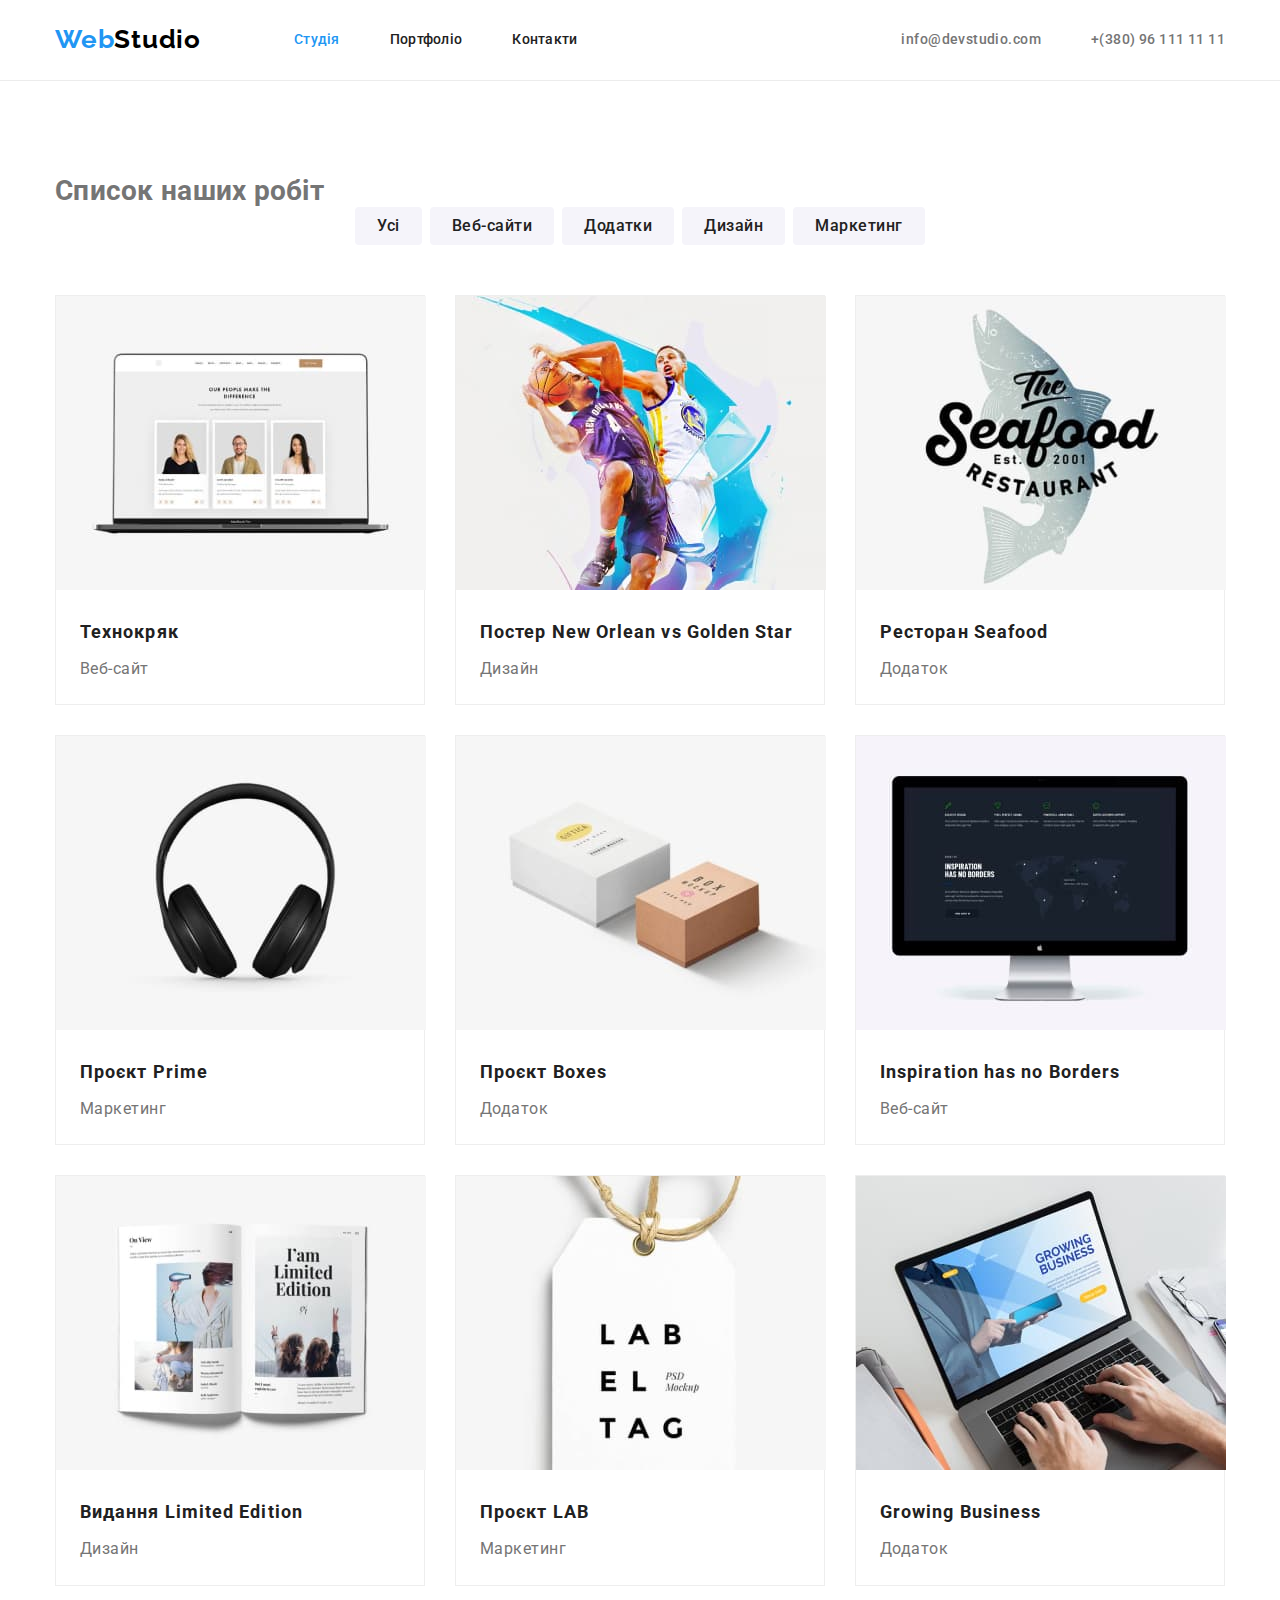
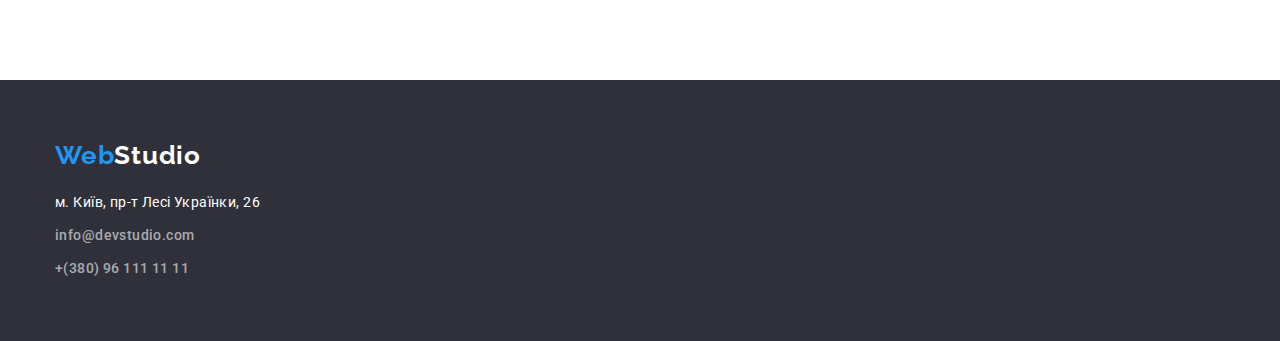
==== portfolio.html @ 0c3ebea9 "Додані нові класи+стилі" ====
<!DOCTYPE html>
<html lang="uk">

<head>
    <meta charset="UTF-8" />
    <meta http-equiv="X-UA-Compatible" content="IE=edge" />
    <meta name="viewport" content="width=device-width, initial-scale=1.0" />
    <title>Web Studio</title>
    <link rel="preconnect" href="https://fonts.googleapis.com" />
    <link rel="preconnect" href="https://fonts.gstatic.com" crossorigin />
    <link href="https://fonts.googleapis.com/css2?family=Raleway:wght@700&family=Roboto:wght@400;500;700;900&display=swap" rel="stylesheet" />

    <link rel="stylesheet" href="https://cdnjs.cloudflare.com/ajax/libs/modern-normalize/1.1.0/modern-normalize.min.css" />

    <link rel="stylesheet" href="./css/styles.css" />
</head>

<body>
    <header class="header-portfolio">
        <div class="container header-nav">
            <nav class="page-nav">
                <!--Лого-->
                <a href="/" class="logo"> <span class="accent">Web</span>Studio</a>
                <!--Навігація-->
                <ul class="page-links list">
                    <li class="item"><a href="./index.html" class="link active">Студія</a></li>
                    <li class="item"><a href="./portfolio.html" class="link">Портфоліо</a></li>
                    <li class="item"><a href="" class="link">Контакти</a></li>
                </ul>
            </nav>
            <!--Контактна інформація-->
            <ul class="contacts list">
                <li class="item"><a href="mailto:info@devstudio.com" class="e-mail">info@devstudio.com</a></li>
                <li class="item"><a href="tel:+380961111111" class="ph-number">+(380) 96 111 11 11</a></li>
            </ul>
        </div>
    </header>
    <main>

        <section class="portfolio">
            <div class="container">
                <h1 class="title">Список наших робіт</h1>
                <!--Фільтр-->
                <ul class="filter list">
                    <li class="item"><button type="button" class="filter-button">Усі</button></li>
                    <li class="item"><button type="button" class="filter-button">Веб-сайти</button></li>
                    <li class="item"><button type="button" class="filter-button">Додатки</button></li>
                    <li class="item"><button type="button" class="filter-button">Дизайн</button></li>
                    <li class="item"><button type="button" class="filter-button">Маркетинг</button></li>
                </ul>
            </div>
            <div class="container">
                <!--Проекти-->
                <ul class="portfolio-list list">
                    <li class="portfolio-item item">
                        <a href="" class="portfolio-link"><img src="./images/portfolio-img-1.jpg" alt="технокряк" width="370" height="294" />
                            <h2 class="title">Технокряк</h2>
                            <p class="text">Веб-сайт</p>
                            <p></p>
                        </a>
                    </li>
                    <li class="portfolio-item item">
                        <a href="" class="portfolio-link"><img src="./images/portfolio-img-2.jpg" alt="постер" width="370" height="294" />
                            <h2 class="title">Постер New Orlean vs Golden Star</h2>
                            <p class="text">Дизайн</p>
                            <p></p>
                        </a>
                    </li>
                    <li class="portfolio-item item">
                        <a href="" class="portfolio-link"><img src=" ./images/portfolio-img-3.jpg" alt="ресторан" width="370" height="294" />
                            <h2 class="title">Ресторан Seafood</h2>
                            <p class="text">Додаток</p>
                            <p></p>
                        </a>
                    </li>
                    <li class="portfolio-item item">
                        <a href="" class="portfolio-link"><img src="./images/portfolio-img-4.jpg" alt="проєкт" width="370" height="294" />
                            <h2 class="title">Проєкт Prime</h2>
                            <p class="text">Маркетинг</p>
                            <p></p>
                        </a>
                    </li>
                    <li class="portfolio-item item">
                        <a href="" class="portfolio-link"><img src="./images/portfolio-img-5.jpg" alt="коробка" width="370" height="294" />
                            <h2 class="title">Проєкт Boxes</h2>
                            <p class="text">Додаток</p>
                            <p></p>
                        </a>
                    </li>
                    <li class="portfolio-item item">
                        <a href="" class="portfolio-link"><img src="./images/portfolio-img-6.jpg" alt="комп 'ютер" width="370" height="294" />
                            <h2 class="title">Inspiration has no Borders</h2>
                            <p class="text">Веб-сайт</p>
                            <p></p>
                        </a>
                    </li>
                    <li class="portfolio-item item">
                        <a href="" class="portfolio-link"><img src=" ./images/portfolio-img-7.jpg" alt="книжка" width="370" height="294" />
                            <h2 class="title">Видання Limited Edition</h2>
                            <p class="text">Дизайн</p>
                            <p></p>
                        </a>
                    </li>
                    <li class="portfolio-item item">
                        <a href="" class="portfolio-link"><img src="./images/portfolio-img-8.jpg" alt="лейбл" width="370" height="294" />
                            <h2 class="title">Проєкт LAB</h2>
                            <p class="text">Маркетинг</p>
                            <p></p>
                        </a>
                    </li>
                    <li class="portfolio-item item">
                        <a href="" class="portfolio-link"><img src=" ./images/portfolio-img-9.jpg " alt="програмування на ноутбуці" width="370" height="294" />
                            <h2 class="title">Growing Business</h2>
                            <p class="text">Додаток</p>
                            <p></p>
                        </a>
                    </li>
                </ul>
            </div>

        </section>
    </main>

    <footer>
        <div class=" container ">
            <!-- Футер -->
            <a href="/ " class="logo footer"><span class="accent ">Web</span>Studio</a>
            <address>
            <span class="address">м. Київ, пр-т Лесі Українки, 26</span>
            <ul class="contacts footer list">
              <li><a href="mailto:info@devstudio.com " class="e-mail footer">info@devstudio.com</a></li>
              <li><a href="tel:+380961111111 " class="ph-number footer">+(380) 96 111 11 11</a></li>
            </ul>
          </address>
        </div>
    </footer>
</body>

</html>
---- css/styles.css ----
:root {
    --primary-text-color: #757575;
    --title-text-color: #212121;
    --white-for-links: rgba(255, 255, 255, 0.6);
    --blue-for-button-accent: #188ce8;
    --accent-color: #2196f3;
    --primary-white-color: #ffffff;
    --white-for-bg: #f5f4fa;
    --black-color: #000000;
    --black-for-bg: #2f303a;
    --border-header-color: #ececec;
    --border-portfolio-color: #EEEEEE;
}

body {
    font-family: 'Roboto', sans-serif;
    font-size: 14px;
    line-height: 1.14;
    letter-spacing: 0.02em;
    color: var(--primary-text-color);
    background-color: var(--primary-white-color);
}

h1,
h2,
h3,
h4,
h5,
h6,
p,
ul {
    margin: 0;
}

.container {
    width: 1200px;
    padding: 0 15px;
    margin-left: auto;
    margin-right: auto;
}


/* Студія */

.page-links {
    display: flex;
}

.contacts.list {
    display: flex;
}

.page-nav {
    display: flex;
    align-items: center;
}

.page-links .link {
    display: inline-block;
    padding: 32px 0;
}

.header-nav {
    display: flex;
    justify-content: space-between;
    align-items: center;
}

.page-links .item+.item,
.contacts.list .item+.item {
    margin-left: 50px;
}

.page-links .logo {
    padding: 0;
    margin: 0;
}

.list {
    list-style: none;
    padding: 0;
    margin: 0;
}

.page-links {
    margin-left: 93px;
}

.link,
.logo,
.contacts a {
    text-decoration: none;
}


/* Лого */

.logo {
    color: var(--black-color);
    font-family: 'Raleway', sans-serif;
    font-weight: 700;
    font-size: 26px;
    line-height: 1.2;
    letter-spacing: 0.03em;
    cursor: pointer;
}


/* Навігація */

.logo>.accent {
    color: var(--accent-color);
}

.link {
    font-weight: 500;
    color: var(--title-text-color);
}

.link.active {
    color: var(--accent-color);
}

.link:hover,
.link:focus {
    color: var(--accent-color);
    cursor: pointer;
}


/* Контактна інформація */

li>.e-mail,
li>.ph-number {
    font-weight: 500;
    color: var(--primary-text-color);
}

li .e-mail:hover,
li .e-mail:focus,
li .ph-number:hover,
li .ph-number:focus {
    color: var(--accent-color);
    cursor: pointer;
}


/* Хіро */

.hero {
    background-color: var(--black-for-bg);
    text-align: center;
    margin-bottom: 94px;
}

.hero-title {
    margin: 0;
    margin-bottom: 30px;
    color: var(--primary-white-color);
    font-weight: 900;
    font-size: 44px;
    line-height: 1.36;
    text-align: center;
    letter-spacing: 0.06em;
    text-transform: uppercase;
}

.button {
    color: var(--primary-white-color);
    background-color: var(--accent-color);
    padding: 10px 32px;
    box-shadow: 0px 4px 4px rgba(0, 0, 0, 0.15);
    border-radius: 4px;
    font-weight: 700;
    font-size: 16px;
    line-height: 1.9;
    text-align: center;
    letter-spacing: 0.06em;
    cursor: pointer;
}

.button:hover,
.button:focus {
    background-color: var(--blue-for-button-accent);
    cursor: pointer;
}


/* Особливості */

.feature-list {
    display: flex;
    margin-bottom: 94px;
}

.feature-list .item+.item {
    margin-left: 30px;
}

.feauters>.title {
    color: var(--title-text-color);
    font-weight: 700;
    font-size: 14px;
    letter-spacing: 0.03em;
}

.feauters>.text {
    line-height: 1.7;
    letter-spacing: 0.03em;
}

.section-title {
    margin-bottom: 50px;
    color: var(--title-text-color);
    font-weight: 700;
    font-size: 36px;
    line-height: 1.16;
    text-align: center;
    letter-spacing: 0.03em;
}


/* Спеціалізація */

.specialisation {
    display: flex;
    margin-bottom: 94px;
}

.specialisation .item+.item {
    margin-left: 30px;
}


/* Наша команда */

.section {
    padding-top: 94px;
    padding-bottom: 94px;
    background-color: var(--white-for-bg);
}

.cards.list {
    display: flex;
    text-align: center;
}

.cards .item+.item {
    margin-left: 30px;
}

.card {
    background-color: var(--primary-white-color);
    box-shadow: 0px 1px 3px rgba(0, 0, 0, 0.12), 0px 1px 1px rgba(0, 0, 0, 0.14), 0px 2px 1px rgba(0, 0, 0, 0.2);
    border-radius: 0px 0px 4px 4px;
}

.card>.card-img {
    margin-bottom: 30px;
}

.card>.card-title,
.card>.card-text {
    font-size: 16px;
    line-height: 1.18;
    letter-spacing: 0.03em;
}

.card>.card-title {
    margin-bottom: 10px;
    color: var(--title-text-color);
    font-weight: 500;
}

.card>.card-text {
    margin-bottom: 30px;
}


/* Футер */

footer {
    padding-top: 60px;
    padding-bottom: 60px;
    background-color: var(--black-for-bg);
}

footer .logo,
footer .address {
    color: var(--primary-white-color);
}

footer a,
footer .address {
    display: block;
}

footer .logo {
    margin-bottom: 20px;
}

footer .address,
.footer.e-mail {
    margin-bottom: 9px;
}

address>.address,
.e-mail,
.ph-number {
    font-style: normal;
    line-height: 1.71;
    letter-spacing: 0.03em;
}

.contacts.footer {
    display: block;
}

.footer.e-mail,
.footer.ph-number {
    color: var(--white-for-links);
}


/* Портфоліо */

.header-portfolio {
    border-bottom: 1px solid var(--border-header-color);
    margin-bottom: 94px;
}


/* Фільтр */

.filter {
    display: flex;
    justify-content: center;
    margin-bottom: 50px;
}

.filter .item+.item {
    margin-left: 8px;
}

.filter-button {
    border: transparent;
    border-radius: 4px;
    padding: 6px 22px;
    color: var(--title-text-color);
    background-color: var(--white-for-bg);
    font-weight: 500;
    font-size: 16px;
    line-height: 1.62;
    text-align: center;
    letter-spacing: 0.03em;
    cursor: pointer;
}

.filter-button:hover,
.filter-button:focus {
    color: var(--primary-white-color);
    background-color: var(--accent-color);
    cursor: pointer;
}


/* Проекти */

.portfolio-list {
    display: flex;
    flex-wrap: wrap;
    padding-bottom: 94px;
}

.portfolio-item {
    width: 370px;
    box-sizing: border-box;
    margin-right: 30px;
    margin-bottom: 30px;
    border: 1px solid var(--border-portfolio-color);
}

.portfolio-list>.portfolio-item:nth-last-child(3n+1) {
    margin-right: 0;
}

.portfolio-list>.portfolio-item:nth-last-child(-n + 3) {
    margin-bottom: 0;
}

.portfolio-link {
    text-decoration: none;
}

.portfolio-link .title {
    margin-top: 20px;
    margin-right: 24px;
    margin-left: 24px;
    margin-bottom: 4px;
    color: var(--title-text-color);
    font-weight: 700;
    font-size: 18px;
    line-height: 2;
    letter-spacing: 0.06em;
}

.portfolio-link .text {
    margin-bottom: 20px;
    margin-right: 24px;
    margin-left: 24px;
    color: var(--primary-text-color);
    font-size: 16px;
    line-height: 1.9;
    letter-spacing: 0.03em;
}
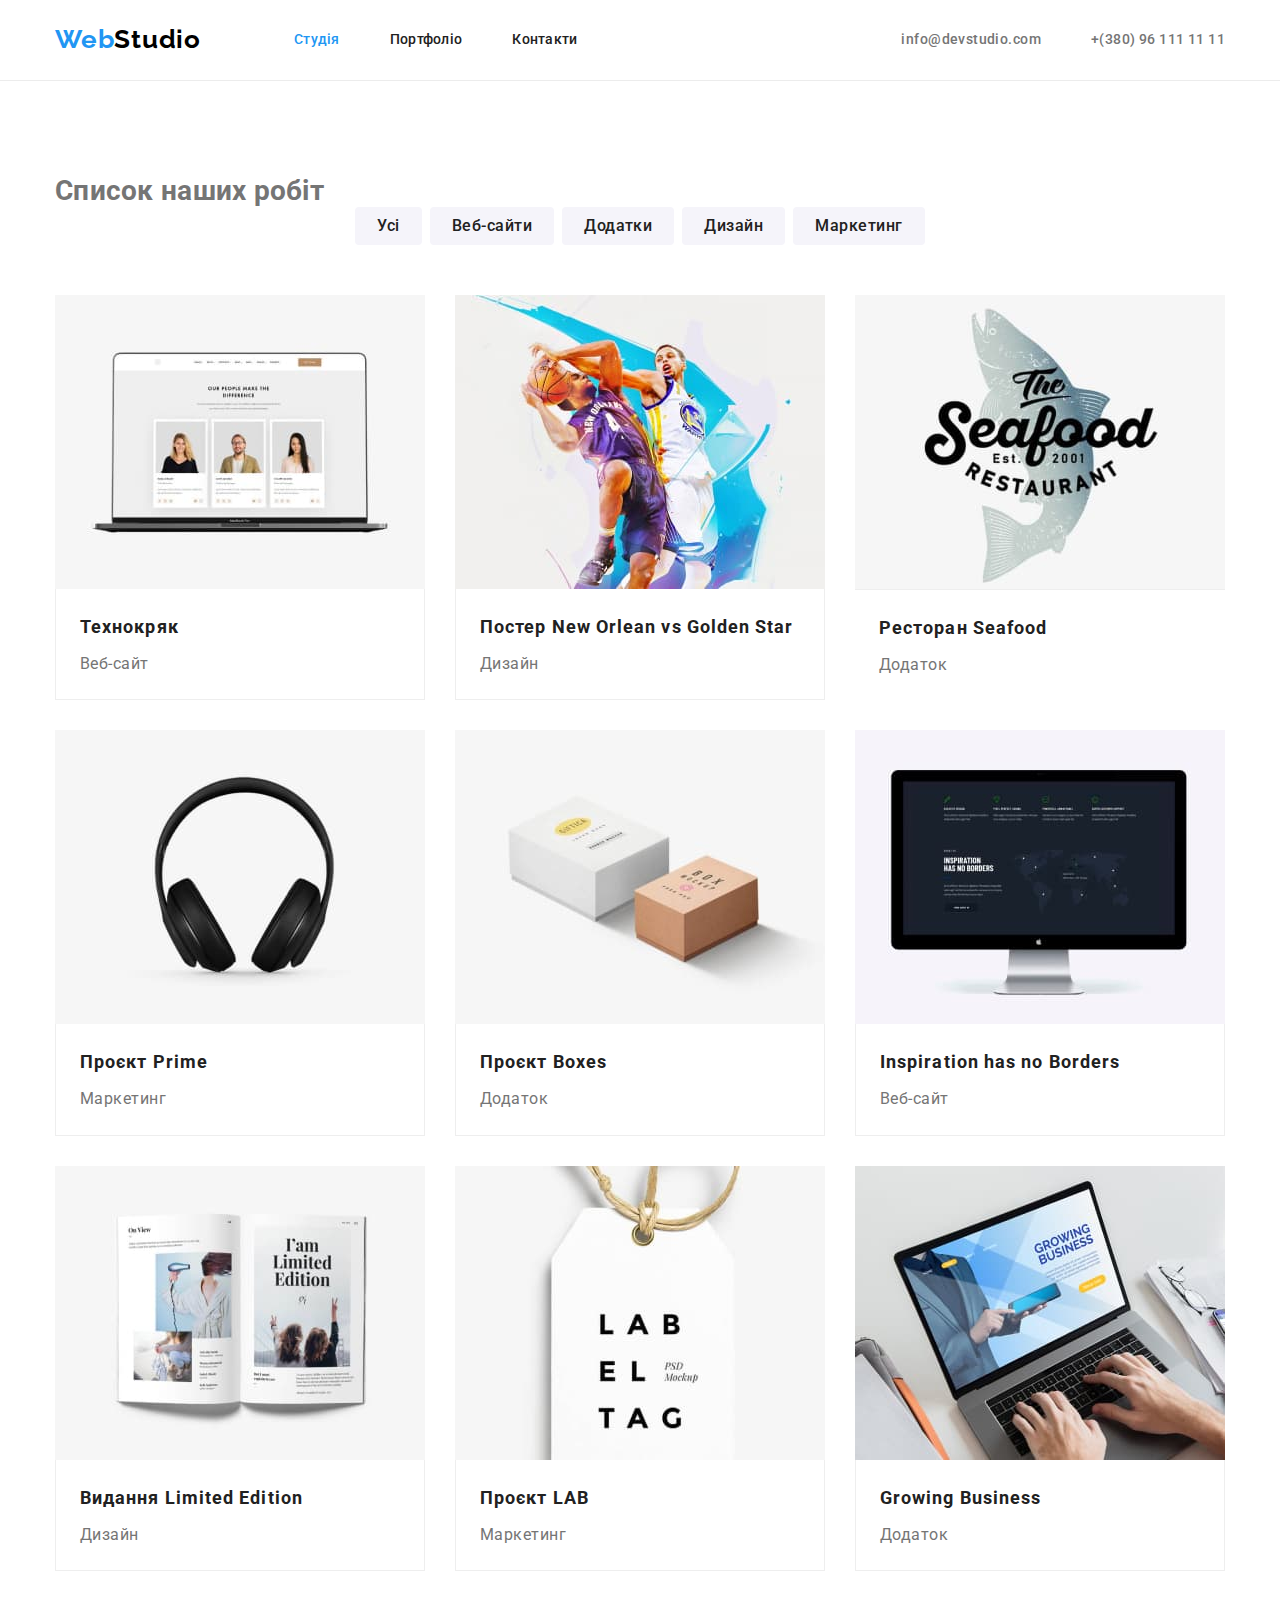
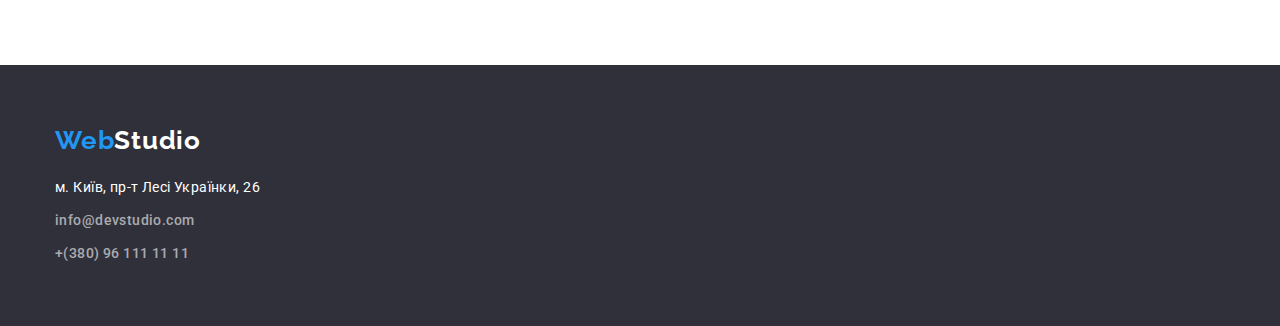
==== commit 98831448: "Додані падінги" ====
--- a/portfolio.html
+++ b/portfolio.html
@@ -37,7 +37,7 @@
     </header>
     <main>
 
-        <section class="portfolio">
+        <section class="portfolio section">
             <div class="container">
                 <h1 class="title">Список наших робіт</h1>
                 <!--Фільтр-->
@@ -53,76 +53,99 @@
                 <!--Проекти-->
                 <ul class="portfolio-list list">
                     <li class="portfolio-item item">
-                        <a href="" class="portfolio-link"><img src="./images/portfolio-img-1.jpg" alt="технокряк" width="370" height="294" />
-                            <h2 class="title">Технокряк</h2>
-                            <p class="text">Веб-сайт</p>
-                            <p></p>
+                        <a href="" class="portfolio-link"><img class="portfolio-img" src="./images/portfolio-img-1.jpg" alt="технокряк" width="370" height="294" />
+                            <div class="portfolio-text">
+                                <h2 class="title">Технокряк</h2>
+                                <p class="text">Веб-сайт</p>
+                                <p></p>
+                            </div>
+
                         </a>
                     </li>
                     <li class="portfolio-item item">
-                        <a href="" class="portfolio-link"><img src="./images/portfolio-img-2.jpg" alt="постер" width="370" height="294" />
-                            <h2 class="title">Постер New Orlean vs Golden Star</h2>
-                            <p class="text">Дизайн</p>
-                            <p></p>
+                        <a href="" class="portfolio-link"><img class="portfolio-img" src="./images/portfolio-img-2.jpg" alt="постер" width="370" height="294" />
+                            <div class="portfolio-text">
+                                <h2 class="title">Постер New Orlean vs Golden Star</h2>
+                                <p class="text">Дизайн</p>
+                                <p></p>
                         </a>
                     </li>
                     <li class="portfolio-item item">
-                        <a href="" class="portfolio-link"><img src=" ./images/portfolio-img-3.jpg" alt="ресторан" width="370" height="294" />
+                        <a href="" class="portfolio-link">
+                            <img class="portfolio-img" src=" ./images/portfolio-img-3.jpg" alt="ресторан" width="370" height="294" />
+                            <div class="portfolio-text"></div>
                             <h2 class="title">Ресторан Seafood</h2>
                             <p class="text">Додаток</p>
                             <p></p>
                         </a>
                     </li>
                     <li class="portfolio-item item">
-                        <a href="" class="portfolio-link"><img src="./images/portfolio-img-4.jpg" alt="проєкт" width="370" height="294" />
-                            <h2 class="title">Проєкт Prime</h2>
-                            <p class="text">Маркетинг</p>
-                            <p></p>
+                        <a href="" class="portfolio-link"><img class="portfolio-img" src="./images/portfolio-img-4.jpg" alt="проєкт" width="370" height="294" />
+                            <div class="portfolio-text">
+                                <h2 class="title">Проєкт Prime</h2>
+                                <p class="text">Маркетинг</p>
+                                <p></p>
+                            </div>
                         </a>
                     </li>
                     <li class="portfolio-item item">
-                        <a href="" class="portfolio-link"><img src="./images/portfolio-img-5.jpg" alt="коробка" width="370" height="294" />
-                            <h2 class="title">Проєкт Boxes</h2>
-                            <p class="text">Додаток</p>
-                            <p></p>
+                        <a href="" class="portfolio-link"><img class="portfolio-img" src="./images/portfolio-img-5.jpg" alt="коробка" width="370" height="294" />
+                            <div class="portfolio-text">
+                                <h2 class="title">Проєкт Boxes</h2>
+                                <p class="text">Додаток</p>
+                                <p></p>
+                            </div>
+
                         </a>
                     </li>
                     <li class="portfolio-item item">
-                        <a href="" class="portfolio-link"><img src="./images/portfolio-img-6.jpg" alt="комп 'ютер" width="370" height="294" />
-                            <h2 class="title">Inspiration has no Borders</h2>
-                            <p class="text">Веб-сайт</p>
-                            <p></p>
+                        <a href="" class="portfolio-link"><img class="portfolio-img" src="./images/portfolio-img-6.jpg" alt="комп 'ютер" width="370" height="294" />
+                            <div class="portfolio-text">
+                                <h2 class="title">Inspiration has no Borders</h2>
+                                <p class="text">Веб-сайт</p>
+                                <p></p>
+                            </div>
+
                         </a>
                     </li>
                     <li class="portfolio-item item">
-                        <a href="" class="portfolio-link"><img src=" ./images/portfolio-img-7.jpg" alt="книжка" width="370" height="294" />
-                            <h2 class="title">Видання Limited Edition</h2>
-                            <p class="text">Дизайн</p>
-                            <p></p>
+                        <a href="" class="portfolio-link"><img class="portfolio-img" src=" ./images/portfolio-img-7.jpg" alt="книжка" width="370" height="294" />
+                            <div class="portfolio-text">
+                                <h2 class="title">Видання Limited Edition</h2>
+                                <p class="text">Дизайн</p>
+                                <p></p>
+                            </div>
+
                         </a>
                     </li>
                     <li class="portfolio-item item">
-                        <a href="" class="portfolio-link"><img src="./images/portfolio-img-8.jpg" alt="лейбл" width="370" height="294" />
-                            <h2 class="title">Проєкт LAB</h2>
-                            <p class="text">Маркетинг</p>
-                            <p></p>
+                        <a href="" class="portfolio-link"><img class="portfolio-img" src="./images/portfolio-img-8.jpg" alt="лейбл" width="370" height="294" />
+                            <div class="portfolio-text">
+                                <h2 class="title">Проєкт LAB</h2>
+                                <p class="text">Маркетинг</p>
+                                <p></p>
+                            </div>
+
                         </a>
                     </li>
                     <li class="portfolio-item item">
-                        <a href="" class="portfolio-link"><img src=" ./images/portfolio-img-9.jpg " alt="програмування на ноутбуці" width="370" height="294" />
-                            <h2 class="title">Growing Business</h2>
-                            <p class="text">Додаток</p>
-                            <p></p>
+                        <a href="" class="portfolio-link"><img class="portfolio-img" src=" ./images/portfolio-img-9.jpg " alt="програмування на ноутбуці" width="370" height="294" />
+                            <div class="portfolio-text">
+                                <h2 class="title">Growing Business</h2>
+                                <p class="text">Додаток</p>
+                                <p></p>
+                            </div>
+
                         </a>
                     </li>
                 </ul>
-            </div>
+                </div>
 
         </section>
     </main>
 
     <footer>
-        <div class=" container ">
+        <div class="container">
             <!-- Футер -->
             <a href="/ " class="logo footer"><span class="accent ">Web</span>Studio</a>
             <address>
--- a/css/styles.css
+++ b/css/styles.css
@@ -82,6 +82,10 @@
     margin: 0;
 }
 
+.section {
+    padding-bottom: 94px;
+}
+
 .page-links {
     margin-left: 93px;
 }
@@ -190,7 +194,6 @@
 
 .feature-list {
     display: flex;
-    margin-bottom: 94px;
 }
 
 .feature-list .item+.item {
@@ -224,7 +227,6 @@
 
 .specialisation {
     display: flex;
-    margin-bottom: 94px;
 }
 
 .specialisation .item+.item {
@@ -234,9 +236,8 @@
 
 /* Наша команда */
 
-.section {
+.section-team {
     padding-top: 94px;
-    padding-bottom: 94px;
     background-color: var(--white-for-bg);
 }
 
@@ -296,12 +297,12 @@
 }
 
 footer .logo {
-    margin-bottom: 20px;
+    padding-bottom: 20px;
 }
 
 footer .address,
 .footer.e-mail {
-    margin-bottom: 9px;
+    padding-bottom: 9px;
 }
 
 address>.address,
@@ -369,7 +370,6 @@
 .portfolio-list {
     display: flex;
     flex-wrap: wrap;
-    padding-bottom: 94px;
 }
 
 .portfolio-item {
@@ -377,7 +377,17 @@
     box-sizing: border-box;
     margin-right: 30px;
     margin-bottom: 30px;
-    border: 1px solid var(--border-portfolio-color);
+}
+
+.portfolio-img {
+    display: block;
+}
+
+.portfolio-text {
+    border-top: transparent;
+    border-right: 1px solid var(--border-portfolio-color);
+    border-bottom: 1px solid var(--border-portfolio-color);
+    border-left: 1px solid var(--border-portfolio-color);
 }
 
 .portfolio-list>.portfolio-item:nth-last-child(3n+1) {
@@ -393,10 +403,10 @@
 }
 
 .portfolio-link .title {
-    margin-top: 20px;
-    margin-right: 24px;
-    margin-left: 24px;
-    margin-bottom: 4px;
+    padding-top: 20px;
+    padding-right: 24px;
+    padding-left: 24px;
+    padding-bottom: 4px;
     color: var(--title-text-color);
     font-weight: 700;
     font-size: 18px;
@@ -405,9 +415,9 @@
 }
 
 .portfolio-link .text {
-    margin-bottom: 20px;
-    margin-right: 24px;
-    margin-left: 24px;
+    padding-bottom: 20px;
+    padding-right: 24px;
+    padding-left: 24px;
     color: var(--primary-text-color);
     font-size: 16px;
     line-height: 1.9;
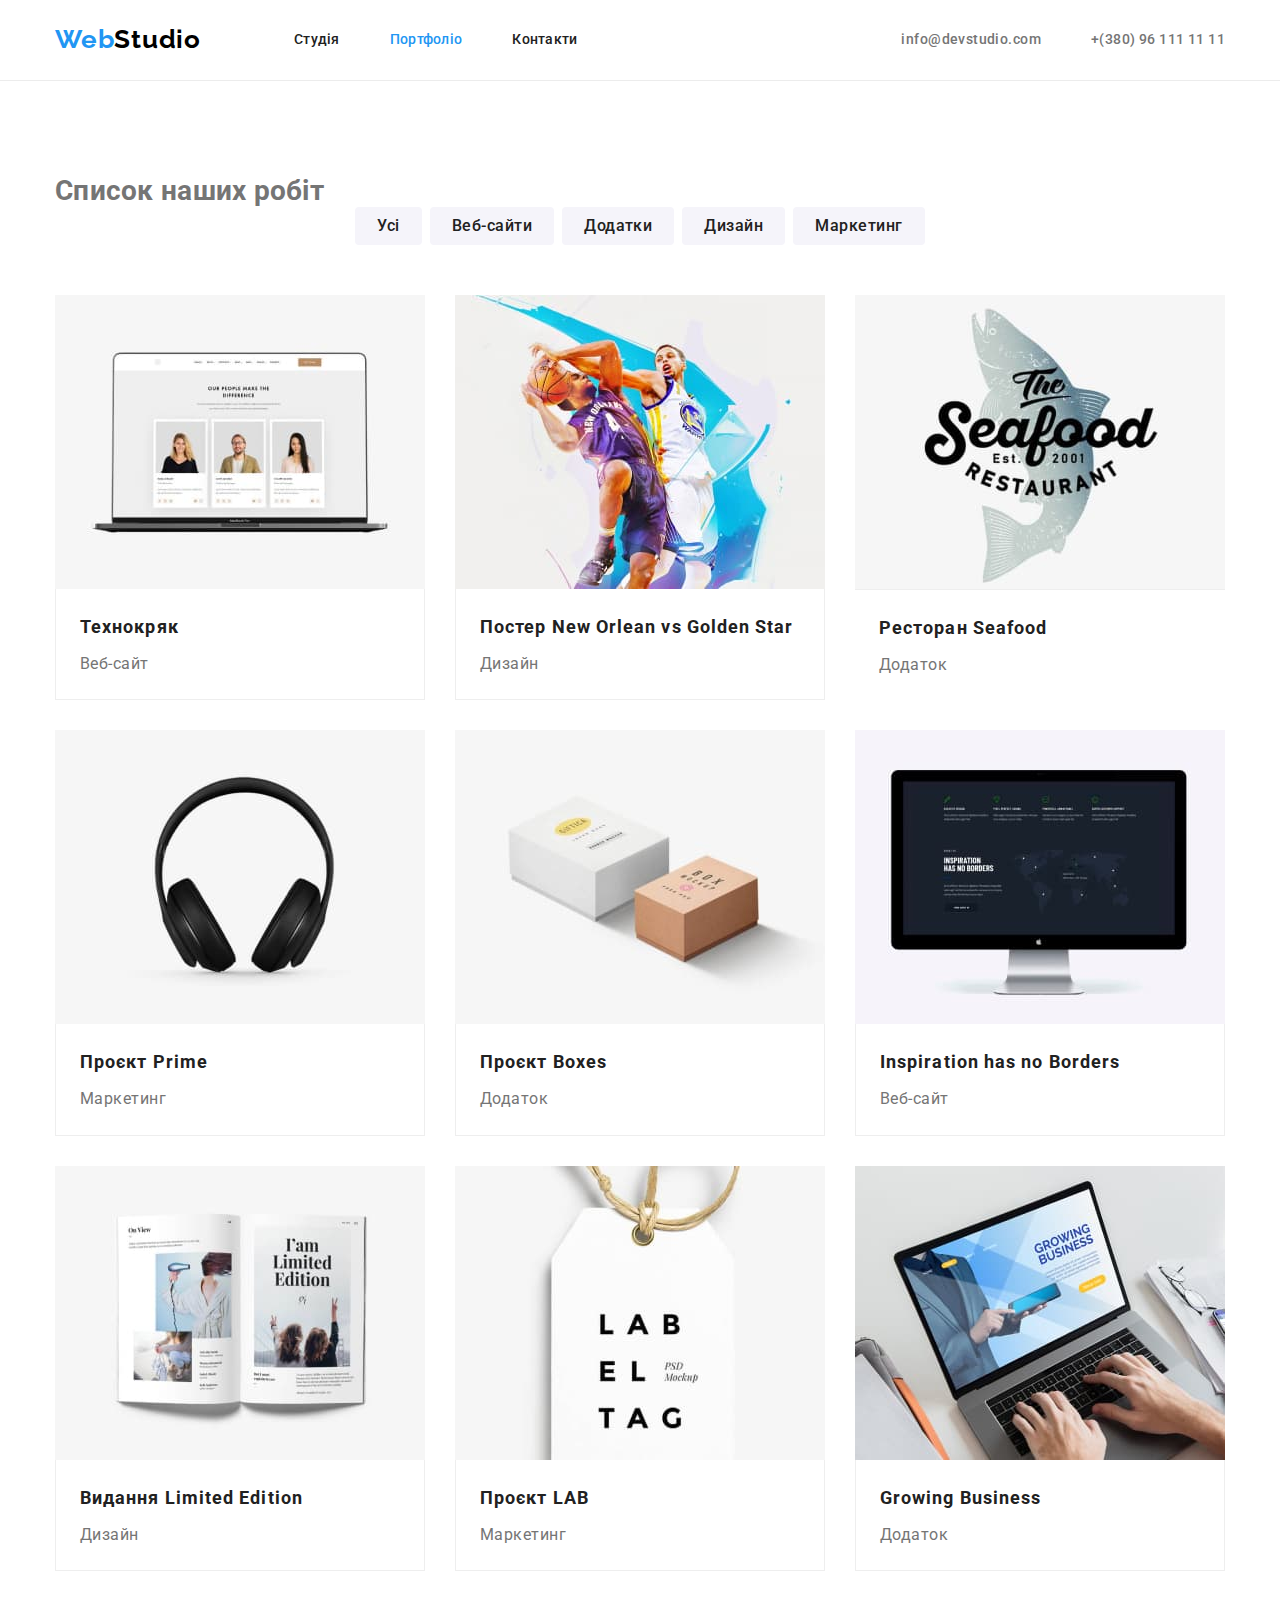
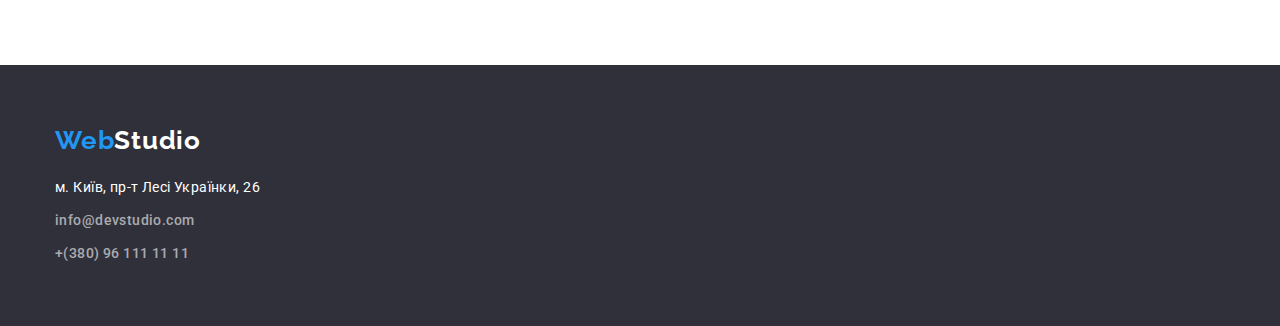
==== commit aa33e105: "Update portfolio.html" ====
--- a/portfolio.html
+++ b/portfolio.html
@@ -23,8 +23,8 @@
                 <a href="/" class="logo"> <span class="accent">Web</span>Studio</a>
                 <!--Навігація-->
                 <ul class="page-links list">
-                    <li class="item"><a href="./index.html" class="link active">Студія</a></li>
-                    <li class="item"><a href="./portfolio.html" class="link">Портфоліо</a></li>
+                    <li class="item"><a href="./index.html" class="link">Студія</a></li>
+                    <li class="item"><a href="./portfolio.html" class="link active">Портфоліо</a></li>
                     <li class="item"><a href="" class="link">Контакти</a></li>
                 </ul>
             </nav>
@@ -159,4 +159,4 @@
     </footer>
 </body>
 
-</html>+</html>
--- a/css/styles.css
+++ b/css/styles.css
@@ -170,6 +170,7 @@
 }
 
 .button {
+    border: transparent;
     color: var(--primary-white-color);
     background-color: var(--accent-color);
     padding: 10px 32px;
@@ -185,6 +186,8 @@
 
 .button:hover,
 .button:focus {
+    box-shadow: 0px 4px 4px rgba(0, 0, 0, 0.15);
+    border-radius: 4px;
     background-color: var(--blue-for-button-accent);
     cursor: pointer;
 }
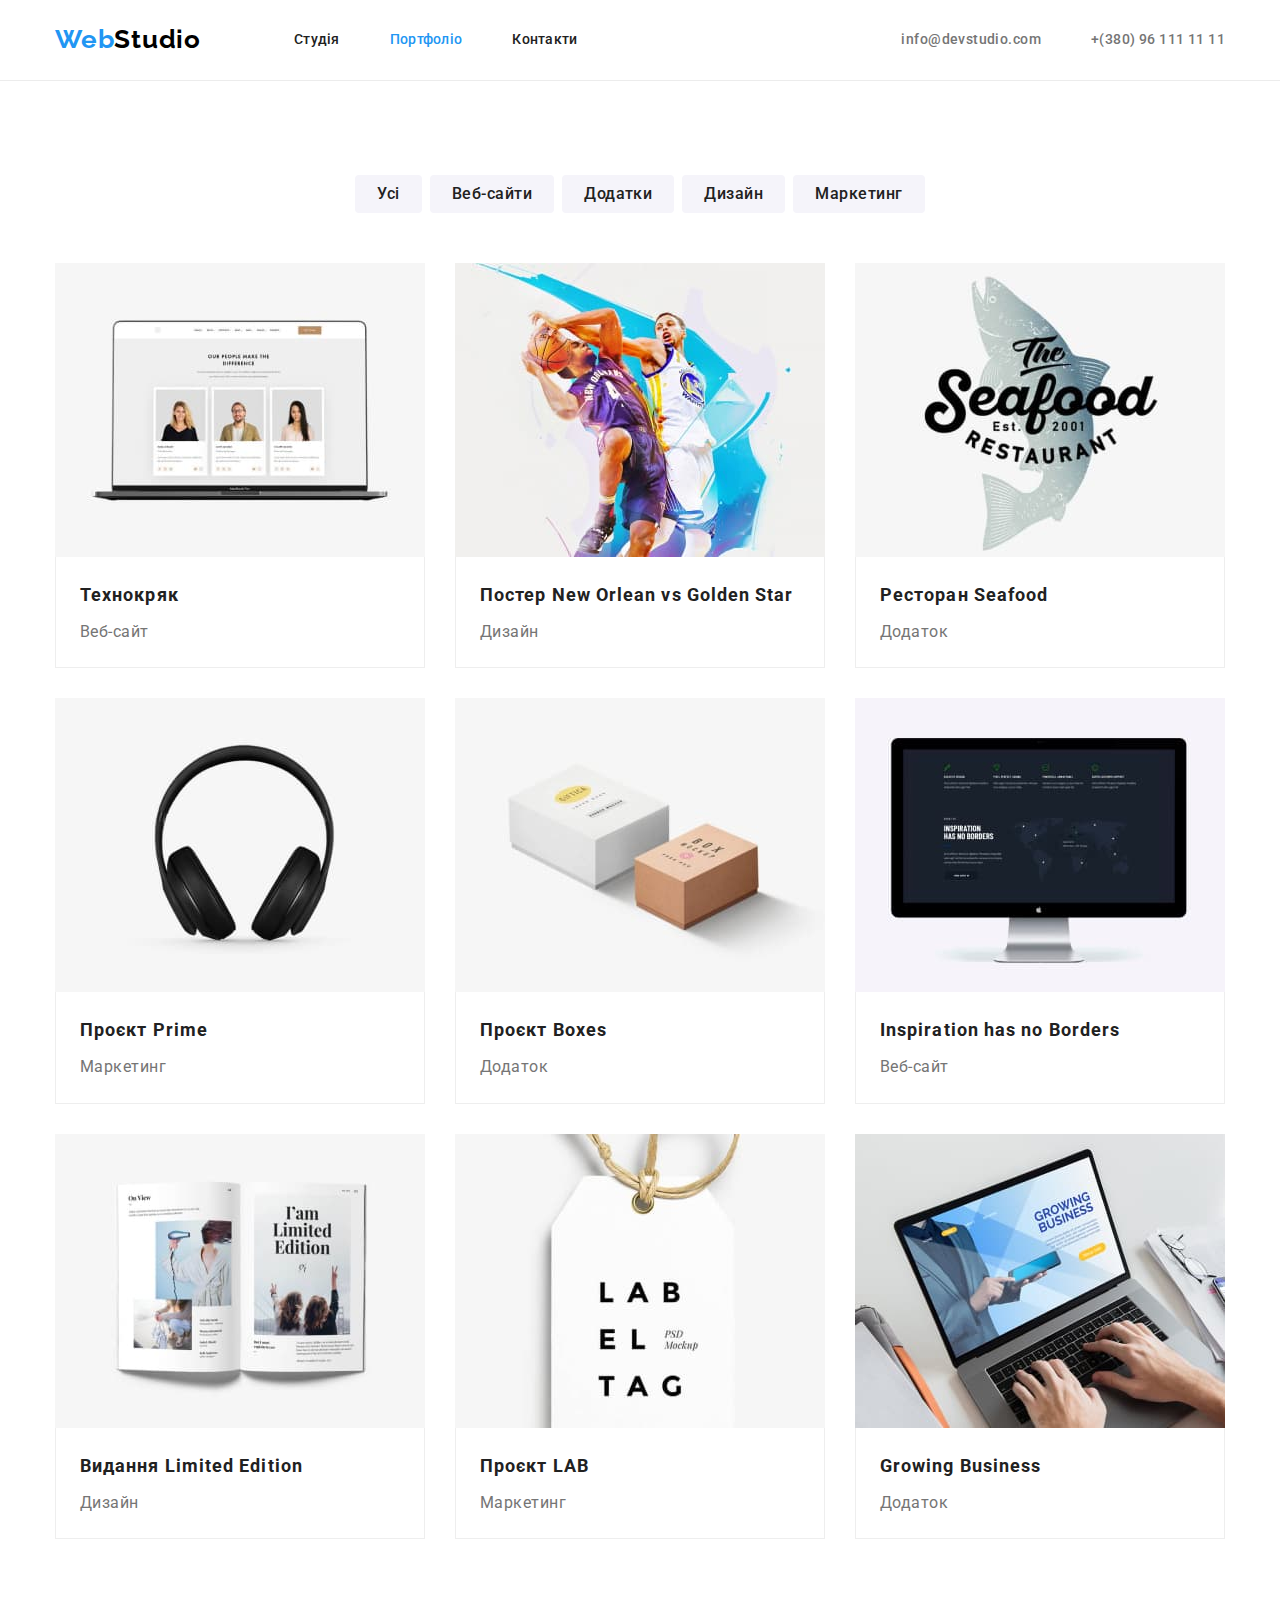
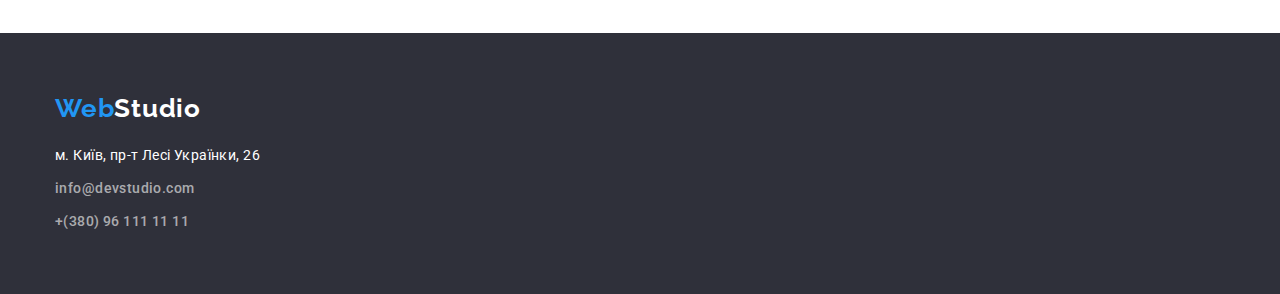
==== commit 9be4695a: "Виправила помилки" ====
--- a/portfolio.html
+++ b/portfolio.html
@@ -16,7 +16,7 @@
 </head>
 
 <body>
-    <header class="header-portfolio">
+    <header class="header portfolio">
         <div class="container header-nav">
             <nav class="page-nav">
                 <!--Лого-->
@@ -39,7 +39,7 @@
 
         <section class="portfolio section">
             <div class="container">
-                <h1 class="title">Список наших робіт</h1>
+                <h1 class="title visually-hidden">Список наших робіт</h1>
                 <!--Фільтр-->
                 <ul class="filter list">
                     <li class="item"><button type="button" class="filter-button">Усі</button></li>
@@ -48,12 +48,11 @@
                     <li class="item"><button type="button" class="filter-button">Дизайн</button></li>
                     <li class="item"><button type="button" class="filter-button">Маркетинг</button></li>
                 </ul>
-            </div>
-            <div class="container">
+
                 <!--Проекти-->
                 <ul class="portfolio-list list">
                     <li class="portfolio-item item">
-                        <a href="" class="portfolio-link"><img class="portfolio-img" src="./images/portfolio-img-1.jpg" alt="технокряк" width="370" height="294" />
+                        <a href="" class="portfolio-link"><img class="img" src="./images/portfolio-img-1.jpg" alt="технокряк" width="370" height="294" />
                             <div class="portfolio-text">
                                 <h2 class="title">Технокряк</h2>
                                 <p class="text">Веб-сайт</p>
@@ -63,7 +62,7 @@
                         </a>
                     </li>
                     <li class="portfolio-item item">
-                        <a href="" class="portfolio-link"><img class="portfolio-img" src="./images/portfolio-img-2.jpg" alt="постер" width="370" height="294" />
+                        <a href="" class="portfolio-link"><img class="img" src="./images/portfolio-img-2.jpg" alt="постер" width="370" height="294" />
                             <div class="portfolio-text">
                                 <h2 class="title">Постер New Orlean vs Golden Star</h2>
                                 <p class="text">Дизайн</p>
@@ -72,15 +71,16 @@
                     </li>
                     <li class="portfolio-item item">
                         <a href="" class="portfolio-link">
-                            <img class="portfolio-img" src=" ./images/portfolio-img-3.jpg" alt="ресторан" width="370" height="294" />
-                            <div class="portfolio-text"></div>
-                            <h2 class="title">Ресторан Seafood</h2>
-                            <p class="text">Додаток</p>
-                            <p></p>
+                            <img class="img" src=" ./images/portfolio-img-3.jpg" alt="ресторан" width="370" height="294" />
+                            <div class="portfolio-text">
+                                <h2 class="title">Ресторан Seafood</h2>
+                                <p class="text">Додаток</p>
+                                <p></p>
+                            </div>
                         </a>
                     </li>
                     <li class="portfolio-item item">
-                        <a href="" class="portfolio-link"><img class="portfolio-img" src="./images/portfolio-img-4.jpg" alt="проєкт" width="370" height="294" />
+                        <a href="" class="portfolio-link"><img class="img" src="./images/portfolio-img-4.jpg" alt="проєкт" width="370" height="294" />
                             <div class="portfolio-text">
                                 <h2 class="title">Проєкт Prime</h2>
                                 <p class="text">Маркетинг</p>
@@ -89,7 +89,7 @@
                         </a>
                     </li>
                     <li class="portfolio-item item">
-                        <a href="" class="portfolio-link"><img class="portfolio-img" src="./images/portfolio-img-5.jpg" alt="коробка" width="370" height="294" />
+                        <a href="" class="portfolio-link"><img class="img" src="./images/portfolio-img-5.jpg" alt="коробка" width="370" height="294" />
                             <div class="portfolio-text">
                                 <h2 class="title">Проєкт Boxes</h2>
                                 <p class="text">Додаток</p>
@@ -99,7 +99,7 @@
                         </a>
                     </li>
                     <li class="portfolio-item item">
-                        <a href="" class="portfolio-link"><img class="portfolio-img" src="./images/portfolio-img-6.jpg" alt="комп 'ютер" width="370" height="294" />
+                        <a href="" class="portfolio-link"><img class="img" src="./images/portfolio-img-6.jpg" alt="комп 'ютер" width="370" height="294" />
                             <div class="portfolio-text">
                                 <h2 class="title">Inspiration has no Borders</h2>
                                 <p class="text">Веб-сайт</p>
@@ -109,7 +109,7 @@
                         </a>
                     </li>
                     <li class="portfolio-item item">
-                        <a href="" class="portfolio-link"><img class="portfolio-img" src=" ./images/portfolio-img-7.jpg" alt="книжка" width="370" height="294" />
+                        <a href="" class="portfolio-link"><img class="img" src=" ./images/portfolio-img-7.jpg" alt="книжка" width="370" height="294" />
                             <div class="portfolio-text">
                                 <h2 class="title">Видання Limited Edition</h2>
                                 <p class="text">Дизайн</p>
@@ -119,7 +119,7 @@
                         </a>
                     </li>
                     <li class="portfolio-item item">
-                        <a href="" class="portfolio-link"><img class="portfolio-img" src="./images/portfolio-img-8.jpg" alt="лейбл" width="370" height="294" />
+                        <a href="" class="portfolio-link"><img class="img" src="./images/portfolio-img-8.jpg" alt="лейбл" width="370" height="294" />
                             <div class="portfolio-text">
                                 <h2 class="title">Проєкт LAB</h2>
                                 <p class="text">Маркетинг</p>
@@ -129,7 +129,7 @@
                         </a>
                     </li>
                     <li class="portfolio-item item">
-                        <a href="" class="portfolio-link"><img class="portfolio-img" src=" ./images/portfolio-img-9.jpg " alt="програмування на ноутбуці" width="370" height="294" />
+                        <a href="" class="portfolio-link"><img class="img" src=" ./images/portfolio-img-9.jpg " alt="програмування на ноутбуці" width="370" height="294" />
                             <div class="portfolio-text">
                                 <h2 class="title">Growing Business</h2>
                                 <p class="text">Додаток</p>
@@ -159,4 +159,4 @@
     </footer>
 </body>
 
-</html>
+</html>--- a/css/styles.css
+++ b/css/styles.css
@@ -39,6 +39,19 @@
     margin-right: auto;
 }
 
+.visually-hidden {
+    position: absolute;
+    width: 1px;
+    height: 1px;
+    margin: -1px;
+    border: 0;
+    padding: 0;
+    white-space: nowrap;
+    clip-path: inset(100%);
+    clip: rect(0 0 0 0);
+    overflow: hidden;
+}
+
 
 /* Студія */
 
@@ -83,6 +96,7 @@
 }
 
 .section {
+    padding-top: 94px;
     padding-bottom: 94px;
 }
 
@@ -154,11 +168,13 @@
 .hero {
     background-color: var(--black-for-bg);
     text-align: center;
-    margin-bottom: 94px;
+    padding-top: 200px;
+    padding-bottom: 200px;
 }
 
 .hero-title {
-    margin: 0;
+    max-width: 696px;
+    margin: 0 auto;
     margin-bottom: 30px;
     color: var(--primary-white-color);
     font-weight: 900;
@@ -203,7 +219,12 @@
     margin-left: 30px;
 }
 
+.feauters {
+    width: 270px;
+}
+
 .feauters>.title {
+    margin-bottom: 10px;
     color: var(--title-text-color);
     font-weight: 700;
     font-size: 14px;
@@ -213,6 +234,10 @@
 .feauters>.text {
     line-height: 1.7;
     letter-spacing: 0.03em;
+}
+
+.specialisation-section {
+    padding-top: 0px;
 }
 
 .section-title {
@@ -240,7 +265,6 @@
 /* Наша команда */
 
 .section-team {
-    padding-top: 94px;
     background-color: var(--white-for-bg);
 }
 
@@ -259,10 +283,6 @@
     border-radius: 0px 0px 4px 4px;
 }
 
-.card>.card-img {
-    margin-bottom: 30px;
-}
-
 .card>.card-title,
 .card>.card-text {
     font-size: 16px;
@@ -270,14 +290,15 @@
     letter-spacing: 0.03em;
 }
 
-.card>.card-title {
+.card-title {
     margin-bottom: 10px;
     color: var(--title-text-color);
     font-weight: 500;
 }
 
-.card>.card-text {
-    margin-bottom: 30px;
+.card-container {
+    padding-top: 30px;
+    padding-bottom: 30px;
 }
 
 
@@ -300,12 +321,12 @@
 }
 
 footer .logo {
-    padding-bottom: 20px;
+    margin-bottom: 20px;
 }
 
 footer .address,
 .footer.e-mail {
-    padding-bottom: 9px;
+    margin-bottom: 9px;
 }
 
 address>.address,
@@ -328,8 +349,11 @@
 
 /* Портфоліо */
 
-.header-portfolio {
+.header {
     border-bottom: 1px solid var(--border-header-color);
+}
+
+.header.porfolio {
     margin-bottom: 94px;
 }
 
@@ -382,12 +406,12 @@
     margin-bottom: 30px;
 }
 
-.portfolio-img {
+.img {
     display: block;
 }
 
 .portfolio-text {
-    border-top: transparent;
+    padding: 20px 24px;
     border-right: 1px solid var(--border-portfolio-color);
     border-bottom: 1px solid var(--border-portfolio-color);
     border-left: 1px solid var(--border-portfolio-color);
@@ -406,10 +430,7 @@
 }
 
 .portfolio-link .title {
-    padding-top: 20px;
-    padding-right: 24px;
-    padding-left: 24px;
-    padding-bottom: 4px;
+    margin-bottom: 4px;
     color: var(--title-text-color);
     font-weight: 700;
     font-size: 18px;
@@ -418,9 +439,6 @@
 }
 
 .portfolio-link .text {
-    padding-bottom: 20px;
-    padding-right: 24px;
-    padding-left: 24px;
     color: var(--primary-text-color);
     font-size: 16px;
     line-height: 1.9;
